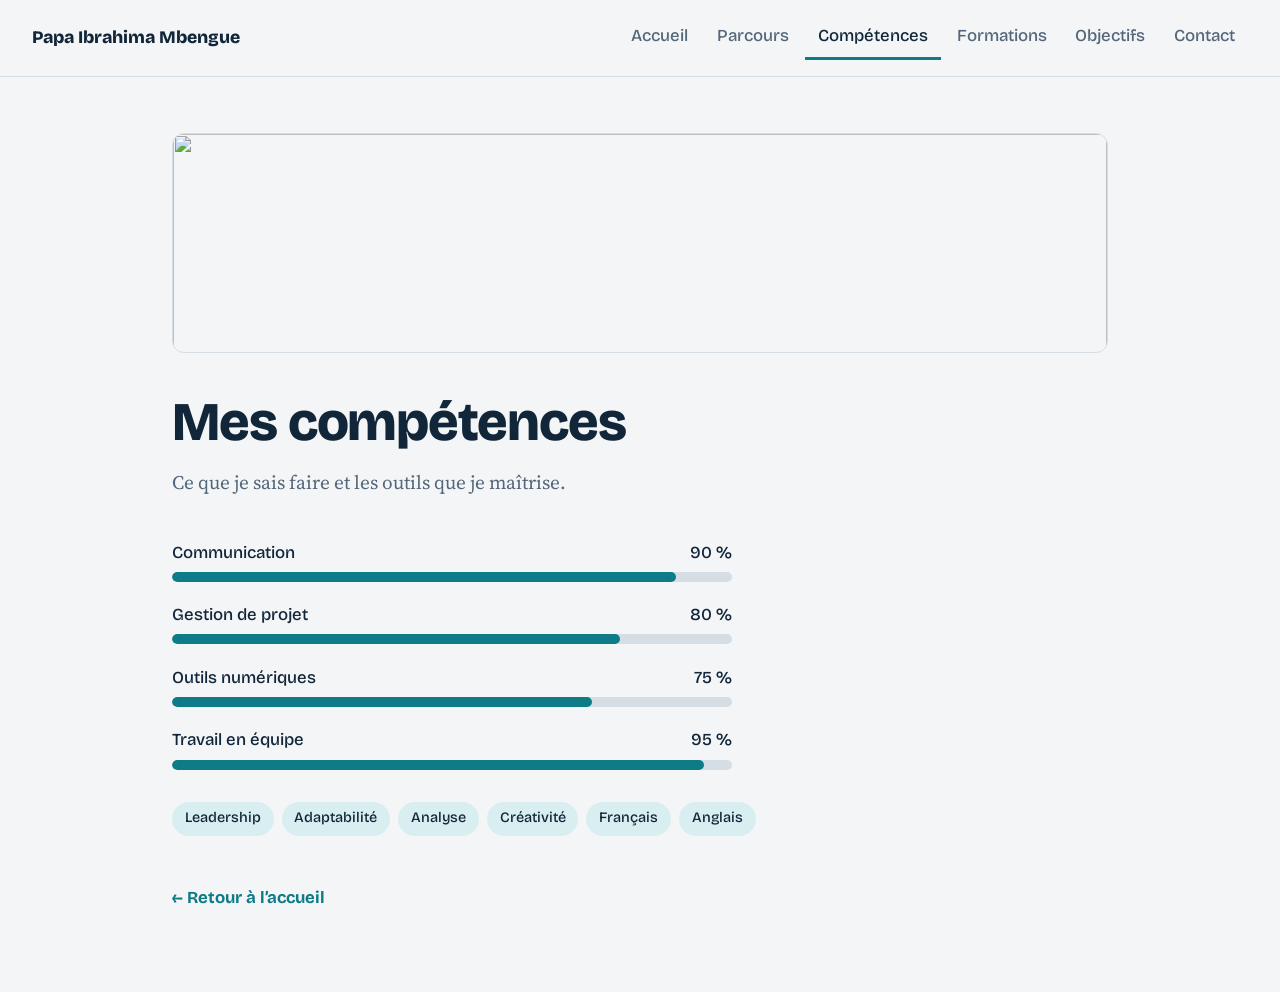
==== competences.html @ b8df671d "Add files via upload" ====
<!DOCTYPE html>
<html lang="fr"><head><meta charset="UTF-8"><meta name="viewport" content="width=device-width, initial-scale=1">
<title>Mes compétences – Portfolio</title>
<link rel="preconnect" href="https://fonts.googleapis.com"><link rel="preconnect" href="https://fonts.gstatic.com" crossorigin>
<link href="https://fonts.googleapis.com/css2?family=Bricolage+Grotesque:wght@500;700;800&family=Source+Serif+4:wght@400;600&display=swap" rel="stylesheet">
<link rel="stylesheet" href="style.css"></head><body>
<header class="top"><a class="logo" href="index.html">Papa Ibrahima Mbengue</a><nav class="menu" aria-label="Navigation"><a href="index.html">Accueil</a><a href="parcours.html">Parcours</a><a href="competences.html" class="active">Compétences</a><a href="formations.html">Formations</a><a href="objectifs.html">Objectifs</a><a href="contact.html">Contact</a></nav></header>
<main class="wrap"><img class="banner" src="images/competences.svg" alt="">
<h1 class="title">Mes compétences</h1><p class="lead">Ce que je sais faire et les outils que je maîtrise.</p>
<div class="skills">
<div><div class="skill-head"><span>Communication</span><span>90 %</span></div><div class="bar"><span style="width:90%"></span></div></div>
<div><div class="skill-head"><span>Gestion de projet</span><span>80 %</span></div><div class="bar"><span style="width:80%"></span></div></div>
<div><div class="skill-head"><span>Outils numériques</span><span>75 %</span></div><div class="bar"><span style="width:75%"></span></div></div>
<div><div class="skill-head"><span>Travail en équipe</span><span>95 %</span></div><div class="bar"><span style="width:95%"></span></div></div>
</div>
<div class="tags"><span class="tag">Leadership</span><span class="tag">Adaptabilité</span><span class="tag">Analyse</span><span class="tag">Créativité</span><span class="tag">Français</span><span class="tag">Anglais</span></div>
<a class="back" href="index.html">← Retour à l’accueil</a></main></body></html>
---- style.css ----
:root{--bg:#f3f5f7;--surface:#fff;--ink:#12263a;--muted:#54667a;--line:#d5dde5;--accent:#0e7c86;--accent-soft:#d9eef0;--sun:#f2b33d}
@media (prefers-color-scheme:dark){:root{--bg:#0f1b27;--surface:#162636;--ink:#eaf1f7;--muted:#9fb2c4;--line:#2a3d50;--accent:#4cc3cd;--accent-soft:#17414a}}
*{box-sizing:border-box;margin:0;padding:0}
html{scroll-behavior:smooth}
body{background:var(--bg);color:var(--ink);font-family:"Source Serif 4",Georgia,serif;font-size:1.05rem;line-height:1.7}
h1,h2,h3,.menu a,.btn,.date,.tag{font-family:"Bricolage Grotesque","Helvetica Neue",Arial,sans-serif}
a{color:inherit}
:focus-visible{outline:3px solid var(--sun);outline-offset:3px}
.top{display:flex;justify-content:space-between;align-items:center;gap:1rem;padding:1rem 2rem;border-bottom:1px solid var(--line);position:sticky;top:0;background:var(--bg);z-index:5}
.logo{font-family:"Bricolage Grotesque",sans-serif;font-weight:800;text-decoration:none;font-size:1.1rem}
.menu{display:flex;gap:.2rem;flex-wrap:wrap}
.menu a{text-decoration:none;color:var(--muted);padding:.4rem .8rem;border-bottom:3px solid transparent;font-weight:500}
.menu a:hover,.menu a.active{color:var(--ink);border-color:var(--accent)}
.wrap{max-width:1000px;margin:0 auto;padding:3.5rem 2rem 5rem}
h1.title{font-size:clamp(2.2rem,5vw,3.4rem);font-weight:800;letter-spacing:-.02em;line-height:1.1;margin-bottom:.8rem}
.lead{color:var(--muted);font-size:1.2rem;max-width:56ch;margin-bottom:2.5rem}
.banner{width:100%;height:220px;object-fit:cover;border-radius:12px;margin-bottom:2.5rem;border:1px solid var(--line)}
/* Accueil */
.hero{display:grid;grid-template-columns:1.1fr 1fr;min-height:calc(100vh - 62px)}
.hero-photo{background:var(--accent-soft);position:relative;overflow:hidden}
.hero-photo img{width:100%;height:100%;object-fit:cover;display:block}
.hero-text{padding:4rem 3.5rem;display:flex;flex-direction:column;justify-content:center}
.hero-text h1{font-size:clamp(2.4rem,4.5vw,3.8rem);font-weight:800;line-height:1.05;letter-spacing:-.02em;margin-bottom:.5rem}
.hero-text .role{color:var(--accent);font-family:"Bricolage Grotesque",sans-serif;font-weight:700;margin-bottom:1.5rem}
.about{border-left:4px solid var(--sun);padding-left:1.4rem;max-width:52ch}
.about p+p{margin-top:1rem}
.btn{display:inline-block;margin-top:2rem;padding:.8rem 1.4rem;border-radius:6px;font-weight:700;text-decoration:none;background:var(--ink);color:var(--bg);width:fit-content}
.btn:hover{transform:translateY(-2px)}
/* Cartes images */
.explore{max-width:1100px;margin:0 auto;padding:4.5rem 2rem 5rem}
.explore h2{font-size:clamp(1.8rem,3vw,2.4rem);font-weight:800;margin-bottom:2rem}
.cards{display:grid;grid-template-columns:repeat(auto-fit,minmax(300px,1fr));gap:1.5rem}
.card{display:block;text-decoration:none;background:var(--surface);border:1px solid var(--line);border-radius:12px;overflow:hidden;transition:transform .2s ease,box-shadow .2s ease}
.card:hover{transform:translateY(-4px);box-shadow:0 10px 24px rgba(18,38,58,.15)}
.card img{width:100%;height:180px;object-fit:cover;display:block}
.card div{padding:1.1rem 1.3rem 1.3rem}
.card h3{font-size:1.25rem}
.card p{color:var(--muted);font-size:.98rem}
/* Contenu pages */
.timeline{list-style:none;border-left:2px solid var(--line);margin-left:.5rem}
.timeline li{position:relative;padding:0 0 2.2rem 2rem}
.timeline li:before{content:"";position:absolute;left:-9px;top:.45rem;width:16px;height:16px;border-radius:50%;background:var(--bg);border:3px solid var(--accent)}
.timeline li:first-child:before{background:var(--sun);border-color:var(--sun)}
.date{color:var(--accent);font-weight:700;font-size:.95rem}
.timeline h3{font-size:1.25rem;margin:.15rem 0 .3rem}
.timeline p,.panel p{color:var(--muted);max-width:62ch}
.skills{display:grid;gap:1.2rem;max-width:560px}
.skill-head{display:flex;justify-content:space-between;font-family:"Bricolage Grotesque",sans-serif;font-weight:500;margin-bottom:.3rem}
.bar{height:10px;background:var(--line);border-radius:99px;overflow:hidden}
.bar span{display:block;height:100%;background:var(--accent);border-radius:99px}
.tags{display:flex;flex-wrap:wrap;gap:.5rem;margin-top:2rem}
.tag{background:var(--accent-soft);padding:.3rem .8rem;border-radius:99px;font-size:.9rem;font-weight:500}
.grid{display:grid;grid-template-columns:repeat(auto-fit,minmax(260px,1fr));gap:1.2rem}
.panel{background:var(--surface);border:1px solid var(--line);border-radius:10px;padding:1.4rem}
.panel h3{font-size:1.1rem;margin-bottom:.3rem}
.panel .date{display:block;margin-bottom:.4rem}
.goals{list-style:none;display:grid;gap:.9rem;max-width:62ch}
.goals li{padding-left:1.8rem;position:relative}
.goals li:before{content:"✓";position:absolute;left:0;color:var(--accent);font-weight:700}
.contact-list{display:grid;gap:1rem;max-width:520px}
.contact-list a{display:block;padding:1rem 1.2rem;background:var(--surface);border:1px solid var(--line);border-radius:10px;text-decoration:none}
.contact-list a:hover{border-color:var(--accent)}
.contact-list b{font-family:"Bricolage Grotesque",sans-serif;display:block}
.back{display:inline-block;margin-top:3rem;color:var(--accent);font-family:"Bricolage Grotesque",sans-serif;font-weight:700;text-decoration:none}
@media (max-width:860px){
 .top{padding:.8rem 1rem}
 .hero{grid-template-columns:1fr}
 .hero-photo{height:70vh}
 .hero-text{padding:2.5rem 1.5rem}
 .wrap{padding:2.5rem 1.2rem 4rem}
}
@media (prefers-reduced-motion:reduce){html{scroll-behavior:auto}.card,.btn{transition:none}}
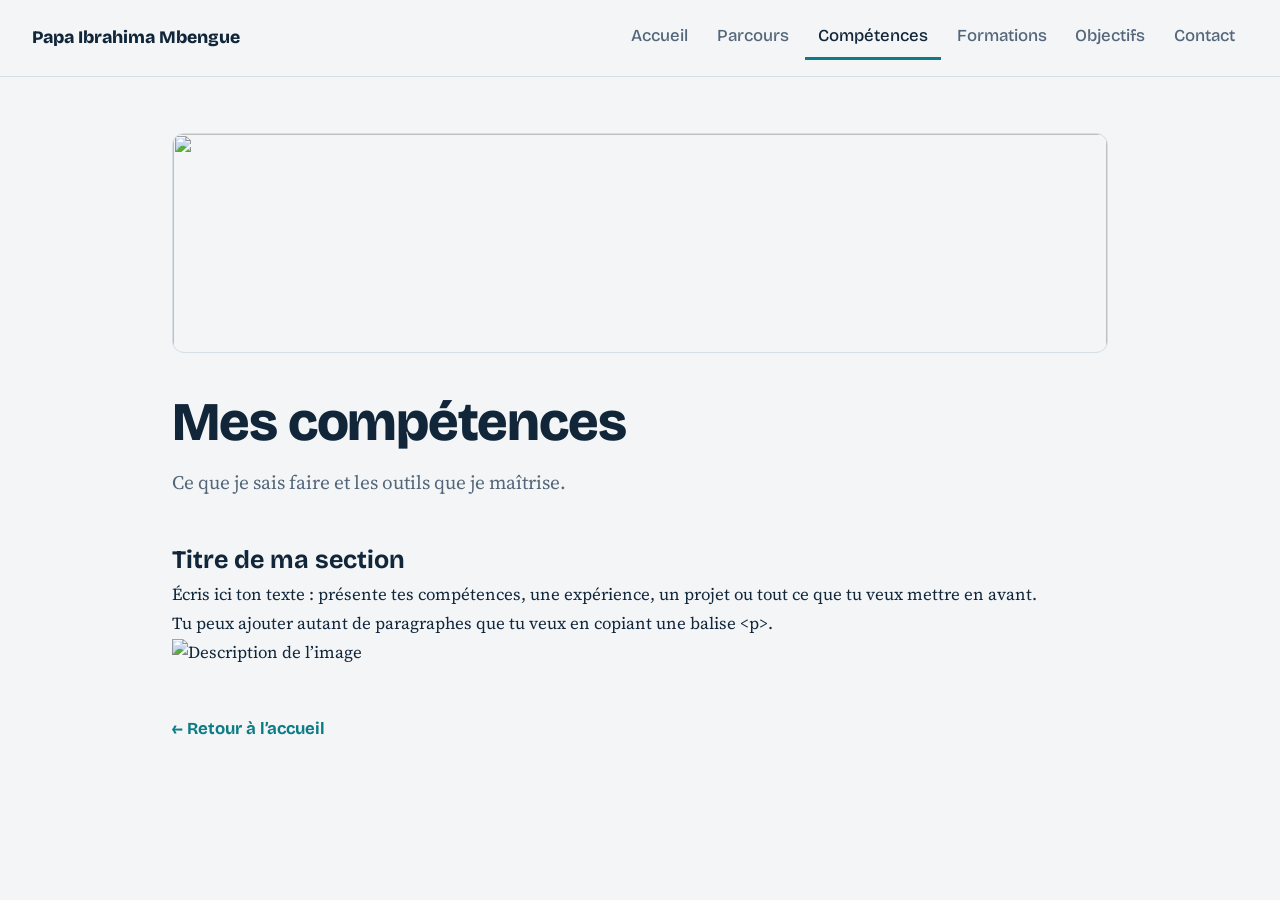
==== commit 1189d491: "Add skills section and text-image layout Added a new section for skills and a text-image layout to s" ====
--- a/competences.html
+++ b/competences.html
@@ -7,11 +7,14 @@
 <header class="top"><a class="logo" href="index.html">Papa Ibrahima Mbengue</a><nav class="menu" aria-label="Navigation"><a href="index.html">Accueil</a><a href="parcours.html">Parcours</a><a href="competences.html" class="active">Compétences</a><a href="formations.html">Formations</a><a href="objectifs.html">Objectifs</a><a href="contact.html">Contact</a></nav></header>
 <main class="wrap"><img class="banner" src="images/competences.svg" alt="">
 <h1 class="title">Mes compétences</h1><p class="lead">Ce que je sais faire et les outils que je maîtrise.</p>
-<div class="skills">
-<div><div class="skill-head"><span>Communication</span><span>90 %</span></div><div class="bar"><span style="width:90%"></span></div></div>
-<div><div class="skill-head"><span>Gestion de projet</span><span>80 %</span></div><div class="bar"><span style="width:80%"></span></div></div>
-<div><div class="skill-head"><span>Outils numériques</span><span>75 %</span></div><div class="bar"><span style="width:75%"></span></div></div>
-<div><div class="skill-head"><span>Travail en équipe</span><span>95 %</span></div><div class="bar"><span style="width:95%"></span></div></div>
-</div>
-<div class="tags"><span class="tag">Leadership</span><span class="tag">Adaptabilité</span><span class="tag">Analyse</span><span class="tag">Créativité</span><span class="tag">Français</span><span class="tag">Anglais</span></div>
-<a class="back" href="index.html">← Retour à l’accueil</a></main></body></html>+
+<section class="text-image">
+  <div class="text-image-text">
+    <h2>Titre de ma section</h2>
+    <p>Écris ici ton texte : présente tes compétences, une expérience, un projet ou tout ce que tu veux mettre en avant.</p>
+    <p>Tu peux ajouter autant de paragraphes que tu veux en copiant une balise &lt;p&gt;.</p>
+  </div>
+  <img class="text-image-img" src="images/ma-photo.jpg" alt="Description de l’image">
+</section>
+
+<a class="back" href="index.html">← Retour à l’accueil</a></main></body></html>
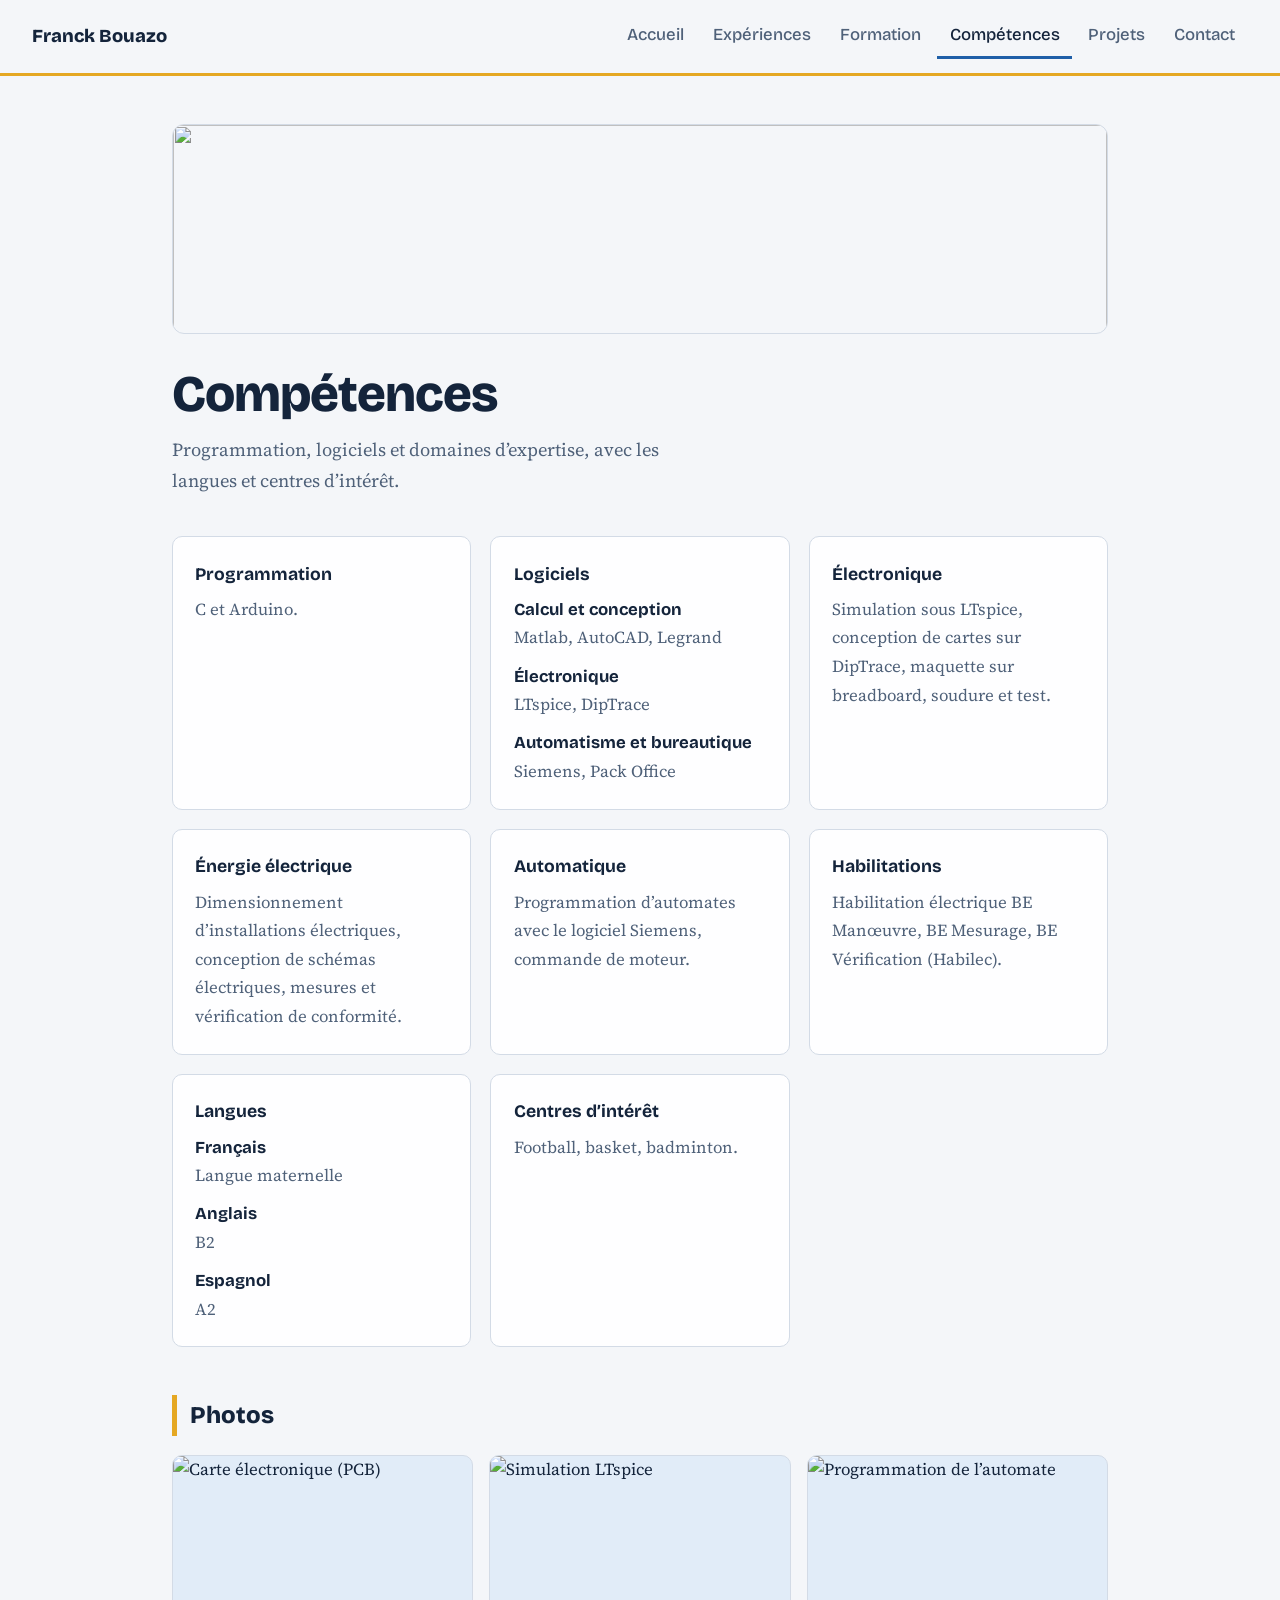
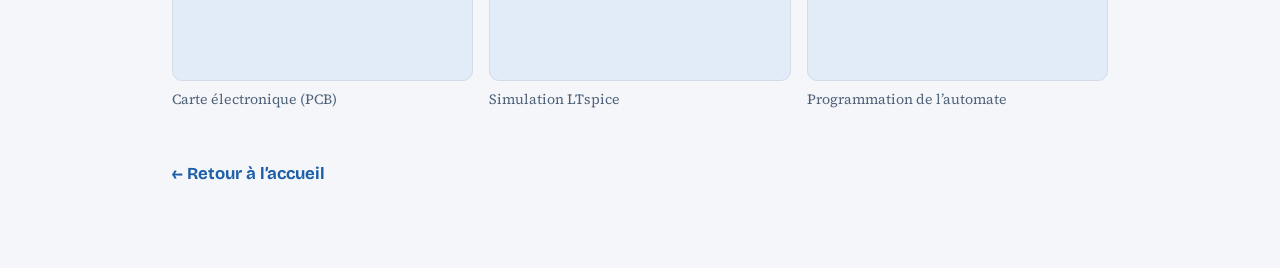
==== commit eb4e55f8: "Add files via upload" ====
--- a/competences.html
+++ b/competences.html
@@ -1,20 +1,20 @@
 <!DOCTYPE html>
 <html lang="fr"><head><meta charset="UTF-8"><meta name="viewport" content="width=device-width, initial-scale=1">
-<title>Mes compétences – Portfolio</title>
+<title>Compétences – Franck Bouazo</title>
 <link rel="preconnect" href="https://fonts.googleapis.com"><link rel="preconnect" href="https://fonts.gstatic.com" crossorigin>
 <link href="https://fonts.googleapis.com/css2?family=Bricolage+Grotesque:wght@500;700;800&family=Source+Serif+4:wght@400;600&display=swap" rel="stylesheet">
 <link rel="stylesheet" href="style.css"></head><body>
-<header class="top"><a class="logo" href="index.html">Papa Ibrahima Mbengue</a><nav class="menu" aria-label="Navigation"><a href="index.html">Accueil</a><a href="parcours.html">Parcours</a><a href="competences.html" class="active">Compétences</a><a href="formations.html">Formations</a><a href="objectifs.html">Objectifs</a><a href="contact.html">Contact</a></nav></header>
+<header class="top"><a class="logo" href="index.html">Franck Bouazo</a><nav class="menu" aria-label="Navigation"><a href="index.html">Accueil</a><a href="parcours.html">Expériences</a><a href="formation.html">Formation</a><a href="competences.html" class="active">Compétences</a><a href="projets.html">Projets</a><a href="contact.html">Contact</a></nav></header>
 <main class="wrap"><img class="banner" src="images/competences.svg" alt="">
-<h1 class="title">Mes compétences</h1><p class="lead">Ce que je sais faire et les outils que je maîtrise.</p>
-
-<section class="text-image">
-  <div class="text-image-text">
-    <h2>Titre de ma section</h2>
-    <p>Écris ici ton texte : présente tes compétences, une expérience, un projet ou tout ce que tu veux mettre en avant.</p>
-    <p>Tu peux ajouter autant de paragraphes que tu veux en copiant une balise &lt;p&gt;.</p>
-  </div>
-  <img class="text-image-img" src="images/ma-photo.jpg" alt="Description de l’image">
-</section>
-
-<a class="back" href="index.html">← Retour à l’accueil</a></main></body></html>
+<h1 class="title">Compétences</h1><p class="lead">Programmation, logiciels et domaines d’expertise, avec les langues et centres d’intérêt.</p>
+<div class="grid">
+<div class="panel"><h3>Programmation</h3><p>C et Arduino.</p></div>
+<div class="panel"><h3>Logiciels</h3><p><span class="k">Calcul et conception</span>Matlab, AutoCAD, Legrand</p><p><span class="k">Électronique</span>LTspice, DipTrace</p><p><span class="k">Automatisme et bureautique</span>Siemens, Pack Office</p></div>
+<div class="panel"><h3>Électronique</h3><p>Simulation sous LTspice, conception de cartes sur DipTrace, maquette sur breadboard, soudure et test.</p></div>
+<div class="panel"><h3>Énergie électrique</h3><p>Dimensionnement d’installations électriques, conception de schémas électriques, mesures et vérification de conformité.</p></div>
+<div class="panel"><h3>Automatique</h3><p>Programmation d’automates avec le logiciel Siemens, commande de moteur.</p></div>
+<div class="panel"><h3>Habilitations</h3><p>Habilitation électrique BE Manœuvre, BE Mesurage, BE Vérification (Habilec).</p></div>
+<div class="panel"><h3>Langues</h3><p><span class="k">Français</span>Langue maternelle</p><p><span class="k">Anglais</span>B2</p><p><span class="k">Espagnol</span>A2</p></div>
+<div class="panel"><h3>Centres d’intérêt</h3><p>Football, basket, badminton.</p></div>
+</div><h2 class="sub">Photos</h2><div class="gallery"><figure class="photo"><img src="images/competences-1.jpg" alt="Carte électronique (PCB)" onerror="this.onerror=null;this.src='images/photo-slot.svg'"><figcaption>Carte électronique (PCB)</figcaption></figure><figure class="photo"><img src="images/competences-2.jpg" alt="Simulation LTspice" onerror="this.onerror=null;this.src='images/photo-slot.svg'"><figcaption>Simulation LTspice</figcaption></figure><figure class="photo"><img src="images/competences-3.jpg" alt="Programmation de l’automate" onerror="this.onerror=null;this.src='images/photo-slot.svg'"><figcaption>Programmation de l’automate</figcaption></figure></div>
+<a class="back" href="index.html">← Retour à l’accueil</a></main></body></html>
--- a/style.css
+++ b/style.css
@@ -1,73 +1,76 @@
 
-:root{--bg:#f3f5f7;--surface:#fff;--ink:#12263a;--muted:#54667a;--line:#d5dde5;--accent:#0e7c86;--accent-soft:#d9eef0;--sun:#f2b33d}
-@media (prefers-color-scheme:dark){:root{--bg:#0f1b27;--surface:#162636;--ink:#eaf1f7;--muted:#9fb2c4;--line:#2a3d50;--accent:#4cc3cd;--accent-soft:#17414a}}
+:root{--bg:#f4f6f9;--surface:rgba(255,255,255,.93);--ink:#14243b;--muted:#4f6179;--line:#d3dbe6;--accent:#1f5fa8;--accent-soft:#e1ecf8;--gold:#e5a823}
+@media (prefers-color-scheme:dark){:root{--bg:#0e1a2b;--surface:rgba(22,38,58,.93);--ink:#eaf1f8;--muted:#a3b4c8;--line:#2b405a;--accent:#7fb2ea;--accent-soft:#1b3250}}
 *{box-sizing:border-box;margin:0;padding:0}
 html{scroll-behavior:smooth}
-body{background:var(--bg);color:var(--ink);font-family:"Source Serif 4",Georgia,serif;font-size:1.05rem;line-height:1.7}
-h1,h2,h3,.menu a,.btn,.date,.tag{font-family:"Bricolage Grotesque","Helvetica Neue",Arial,sans-serif}
+body{background:var(--bg) url(images/bg-circuit.svg) center top/420px;color:var(--ink);font-family:"Source Serif 4",Georgia,serif;font-size:1.05rem;line-height:1.7}
+h1,h2,h3,.menu a,.btn,.date,.chip,.logo,.k{font-family:"Bricolage Grotesque","Helvetica Neue",Arial,sans-serif}
 a{color:inherit}
-:focus-visible{outline:3px solid var(--sun);outline-offset:3px}
-.top{display:flex;justify-content:space-between;align-items:center;gap:1rem;padding:1rem 2rem;border-bottom:1px solid var(--line);position:sticky;top:0;background:var(--bg);z-index:5}
-.logo{font-family:"Bricolage Grotesque",sans-serif;font-weight:800;text-decoration:none;font-size:1.1rem}
+:focus-visible{outline:3px solid var(--gold);outline-offset:3px}
+.top{display:flex;justify-content:space-between;align-items:center;gap:1rem;padding:.9rem 2rem;border-bottom:3px solid var(--gold);position:sticky;top:0;background:var(--bg);z-index:5}
+.logo{font-weight:800;text-decoration:none;font-size:1.15rem}
 .menu{display:flex;gap:.2rem;flex-wrap:wrap}
 .menu a{text-decoration:none;color:var(--muted);padding:.4rem .8rem;border-bottom:3px solid transparent;font-weight:500}
 .menu a:hover,.menu a.active{color:var(--ink);border-color:var(--accent)}
-.wrap{max-width:1000px;margin:0 auto;padding:3.5rem 2rem 5rem}
-h1.title{font-size:clamp(2.2rem,5vw,3.4rem);font-weight:800;letter-spacing:-.02em;line-height:1.1;margin-bottom:.8rem}
-.lead{color:var(--muted);font-size:1.2rem;max-width:56ch;margin-bottom:2.5rem}
-.banner{width:100%;height:220px;object-fit:cover;border-radius:12px;margin-bottom:2.5rem;border:1px solid var(--line)}
+.wrap{max-width:1000px;margin:0 auto;padding:3rem 2rem 5rem}
+.banner{width:100%;height:210px;object-fit:cover;border-radius:12px;margin-bottom:2rem;border:1px solid var(--line)}
+h1.title{font-size:clamp(2.1rem,5vw,3.2rem);font-weight:800;letter-spacing:-.02em;line-height:1.1;margin-bottom:.7rem}
+.lead{color:var(--muted);font-size:1.15rem;max-width:58ch;margin-bottom:2.5rem}
+h2.sub{font-size:1.5rem;font-weight:800;margin:3rem 0 1.2rem;padding-left:.8rem;border-left:5px solid var(--gold)}
 /* Accueil */
 .hero{display:grid;grid-template-columns:1.1fr 1fr;min-height:calc(100vh - 62px)}
-.hero-photo{background:var(--accent-soft);position:relative;overflow:hidden}
+.hero-photo{background:var(--accent-soft);overflow:hidden}
 .hero-photo img{width:100%;height:100%;object-fit:cover;display:block}
-.hero-text{padding:4rem 3.5rem;display:flex;flex-direction:column;justify-content:center}
-.hero-text h1{font-size:clamp(2.4rem,4.5vw,3.8rem);font-weight:800;line-height:1.05;letter-spacing:-.02em;margin-bottom:.5rem}
-.hero-text .role{color:var(--accent);font-family:"Bricolage Grotesque",sans-serif;font-weight:700;margin-bottom:1.5rem}
-.about{border-left:4px solid var(--sun);padding-left:1.4rem;max-width:52ch}
-.about p+p{margin-top:1rem}
+.hero-text{padding:3.5rem;display:flex;flex-direction:column;justify-content:center;background:var(--surface)}
+.hero-text h1{font-size:clamp(2.6rem,5vw,4.2rem);font-weight:800;line-height:1.02;letter-spacing:-.02em}
+.role{font-family:"Bricolage Grotesque",sans-serif;font-weight:700;font-size:1.2rem;margin-top:.5rem}
+.search{color:var(--accent);font-style:italic;margin-bottom:1.5rem}
+.about{border-left:4px solid var(--gold);padding-left:1.4rem;max-width:54ch}
+.chips{display:flex;flex-wrap:wrap;gap:.5rem;margin-top:1.5rem}
+.chip{background:var(--accent-soft);padding:.3rem .8rem;border-radius:99px;font-size:.9rem;font-weight:500}
 .btn{display:inline-block;margin-top:2rem;padding:.8rem 1.4rem;border-radius:6px;font-weight:700;text-decoration:none;background:var(--ink);color:var(--bg);width:fit-content}
 .btn:hover{transform:translateY(-2px)}
-/* Cartes images */
 .explore{max-width:1100px;margin:0 auto;padding:4.5rem 2rem 5rem}
 .explore h2{font-size:clamp(1.8rem,3vw,2.4rem);font-weight:800;margin-bottom:2rem}
 .cards{display:grid;grid-template-columns:repeat(auto-fit,minmax(300px,1fr));gap:1.5rem}
 .card{display:block;text-decoration:none;background:var(--surface);border:1px solid var(--line);border-radius:12px;overflow:hidden;transition:transform .2s ease,box-shadow .2s ease}
-.card:hover{transform:translateY(-4px);box-shadow:0 10px 24px rgba(18,38,58,.15)}
+.card:hover{transform:translateY(-4px);box-shadow:0 10px 24px rgba(20,36,59,.18)}
 .card img{width:100%;height:180px;object-fit:cover;display:block}
 .card div{padding:1.1rem 1.3rem 1.3rem}
 .card h3{font-size:1.25rem}
 .card p{color:var(--muted);font-size:.98rem}
-/* Contenu pages */
+/* Contenu */
 .timeline{list-style:none;border-left:2px solid var(--line);margin-left:.5rem}
-.timeline li{position:relative;padding:0 0 2.2rem 2rem}
+.timeline li{position:relative;padding:0 0 2rem 2rem}
 .timeline li:before{content:"";position:absolute;left:-9px;top:.45rem;width:16px;height:16px;border-radius:50%;background:var(--bg);border:3px solid var(--accent)}
-.timeline li:first-child:before{background:var(--sun);border-color:var(--sun)}
+.timeline li:first-child:before{background:var(--gold);border-color:var(--gold)}
 .date{color:var(--accent);font-weight:700;font-size:.95rem}
-.timeline h3{font-size:1.25rem;margin:.15rem 0 .3rem}
-.timeline p,.panel p{color:var(--muted);max-width:62ch}
-.skills{display:grid;gap:1.2rem;max-width:560px}
-.skill-head{display:flex;justify-content:space-between;font-family:"Bricolage Grotesque",sans-serif;font-weight:500;margin-bottom:.3rem}
-.bar{height:10px;background:var(--line);border-radius:99px;overflow:hidden}
-.bar span{display:block;height:100%;background:var(--accent);border-radius:99px}
-.tags{display:flex;flex-wrap:wrap;gap:.5rem;margin-top:2rem}
-.tag{background:var(--accent-soft);padding:.3rem .8rem;border-radius:99px;font-size:.9rem;font-weight:500}
-.grid{display:grid;grid-template-columns:repeat(auto-fit,minmax(260px,1fr));gap:1.2rem}
+.timeline h3{font-size:1.25rem;margin:.15rem 0 0}
+.org{color:var(--muted);font-style:italic;margin-bottom:.4rem}
+.timeline ul,.panel ul{padding-left:1.2rem;color:var(--muted)}
+.timeline li>p,.panel p{color:var(--muted)}
+.grid{display:grid;grid-template-columns:repeat(auto-fit,minmax(280px,1fr));gap:1.2rem}
 .panel{background:var(--surface);border:1px solid var(--line);border-radius:10px;padding:1.4rem}
-.panel h3{font-size:1.1rem;margin-bottom:.3rem}
-.panel .date{display:block;margin-bottom:.4rem}
-.goals{list-style:none;display:grid;gap:.9rem;max-width:62ch}
-.goals li{padding-left:1.8rem;position:relative}
-.goals li:before{content:"✓";position:absolute;left:0;color:var(--accent);font-weight:700}
-.contact-list{display:grid;gap:1rem;max-width:520px}
+.panel h3{font-size:1.1rem;margin-bottom:.4rem}
+.panel .k{display:block;font-weight:700;color:var(--ink)}
+.panel p+p{margin-top:.6rem}
+.project{display:grid;grid-template-columns:1fr 1.2fr;gap:1.5rem;align-items:start;background:var(--surface);border:1px solid var(--line);border-radius:12px;padding:1.2rem;margin-bottom:1.5rem}
+.project h3{font-size:1.2rem;margin:.1rem 0 0}
+/* Photos */
+.gallery{display:grid;grid-template-columns:repeat(auto-fit,minmax(240px,1fr));gap:1rem}
+figure.photo img{width:100%;aspect-ratio:4/3;object-fit:cover;border-radius:10px;border:1px solid var(--line);display:block;background:var(--accent-soft)}
+figure.photo figcaption{font-size:.88rem;color:var(--muted);margin-top:.4rem}
+.contact-list{display:grid;gap:1rem;max-width:560px}
 .contact-list a{display:block;padding:1rem 1.2rem;background:var(--surface);border:1px solid var(--line);border-radius:10px;text-decoration:none}
 .contact-list a:hover{border-color:var(--accent)}
 .contact-list b{font-family:"Bricolage Grotesque",sans-serif;display:block}
 .back{display:inline-block;margin-top:3rem;color:var(--accent);font-family:"Bricolage Grotesque",sans-serif;font-weight:700;text-decoration:none}
 @media (max-width:860px){
- .top{padding:.8rem 1rem}
+ .top{padding:.7rem 1rem}
  .hero{grid-template-columns:1fr}
  .hero-photo{height:70vh}
  .hero-text{padding:2.5rem 1.5rem}
- .wrap{padding:2.5rem 1.2rem 4rem}
+ .wrap{padding:2rem 1.2rem 4rem}
+ .project{grid-template-columns:1fr}
 }
 @media (prefers-reduced-motion:reduce){html{scroll-behavior:auto}.card,.btn{transition:none}}
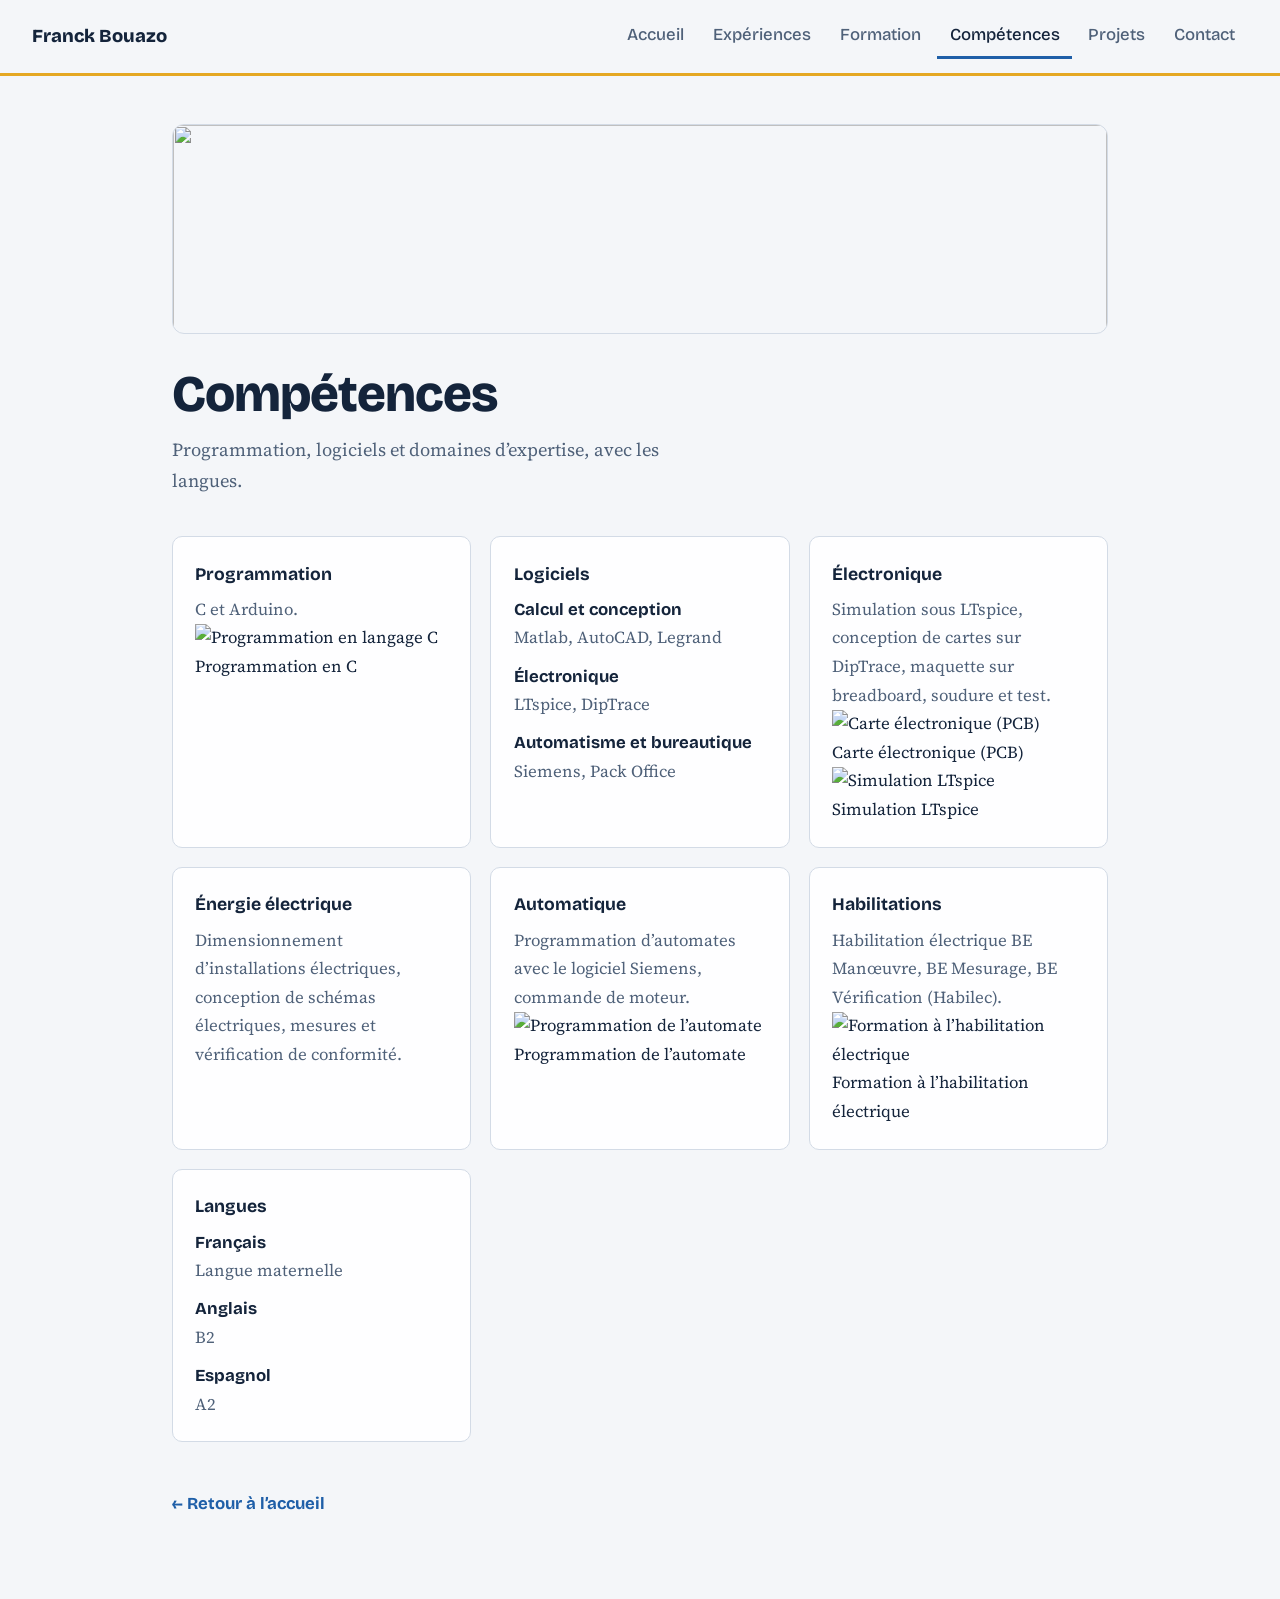
==== commit 40ee6840: "Enhance competences.html with detailed skills sections Updated the content of the competences page t" ====
--- a/competences.html
+++ b/competences.html
@@ -6,15 +6,54 @@
 <link rel="stylesheet" href="style.css"></head><body>
 <header class="top"><a class="logo" href="index.html">Franck Bouazo</a><nav class="menu" aria-label="Navigation"><a href="index.html">Accueil</a><a href="parcours.html">Expériences</a><a href="formation.html">Formation</a><a href="competences.html" class="active">Compétences</a><a href="projets.html">Projets</a><a href="contact.html">Contact</a></nav></header>
 <main class="wrap"><img class="banner" src="images/competences.svg" alt="">
-<h1 class="title">Compétences</h1><p class="lead">Programmation, logiciels et domaines d’expertise, avec les langues et centres d’intérêt.</p>
+<h1 class="title">Compétences</h1><p class="lead">Programmation, logiciels et domaines d’expertise, avec les langues.</p>
 <div class="grid">
-<div class="panel"><h3>Programmation</h3><p>C et Arduino.</p></div>
+
+<div class="panel">
+  <h3>Programmation</h3>
+  <p>C et Arduino.</p>
+  <figure class="skill-photo">
+    <img src="images/programmation-c.png" alt="Programmation en langage C" onerror="this.onerror=null;this.src='images/photo-slot.svg'">
+    <figcaption>Programmation en C</figcaption>
+  </figure>
+</div>
+
 <div class="panel"><h3>Logiciels</h3><p><span class="k">Calcul et conception</span>Matlab, AutoCAD, Legrand</p><p><span class="k">Électronique</span>LTspice, DipTrace</p><p><span class="k">Automatisme et bureautique</span>Siemens, Pack Office</p></div>
-<div class="panel"><h3>Électronique</h3><p>Simulation sous LTspice, conception de cartes sur DipTrace, maquette sur breadboard, soudure et test.</p></div>
+
+<div class="panel">
+  <h3>Électronique</h3>
+  <p>Simulation sous LTspice, conception de cartes sur DipTrace, maquette sur breadboard, soudure et test.</p>
+  <figure class="skill-photo">
+    <img src="images/pcb.png" alt="Carte électronique (PCB)" onerror="this.onerror=null;this.src='images/photo-slot.svg'">
+    <figcaption>Carte électronique (PCB)</figcaption>
+  </figure>
+  <figure class="skill-photo">
+    <img src="images/ltspice.png" alt="Simulation LTspice" onerror="this.onerror=null;this.src='images/photo-slot.svg'">
+    <figcaption>Simulation LTspice</figcaption>
+  </figure>
+</div>
+
 <div class="panel"><h3>Énergie électrique</h3><p>Dimensionnement d’installations électriques, conception de schémas électriques, mesures et vérification de conformité.</p></div>
-<div class="panel"><h3>Automatique</h3><p>Programmation d’automates avec le logiciel Siemens, commande de moteur.</p></div>
-<div class="panel"><h3>Habilitations</h3><p>Habilitation électrique BE Manœuvre, BE Mesurage, BE Vérification (Habilec).</p></div>
+
+<div class="panel">
+  <h3>Automatique</h3>
+  <p>Programmation d’automates avec le logiciel Siemens, commande de moteur.</p>
+  <figure class="skill-photo">
+    <img src="images/automatique.jpg" alt="Programmation de l’automate" onerror="this.onerror=null;this.src='images/photo-slot.svg'">
+    <figcaption>Programmation de l’automate</figcaption>
+  </figure>
+</div>
+
+<div class="panel">
+  <h3>Habilitations</h3>
+  <p>Habilitation électrique BE Manœuvre, BE Mesurage, BE Vérification (Habilec).</p>
+  <figure class="skill-photo">
+    <img src="images/habilitation.png" alt="Formation à l’habilitation électrique" onerror="this.onerror=null;this.src='images/photo-slot.svg'">
+    <figcaption>Formation à l’habilitation électrique</figcaption>
+  </figure>
+</div>
+
 <div class="panel"><h3>Langues</h3><p><span class="k">Français</span>Langue maternelle</p><p><span class="k">Anglais</span>B2</p><p><span class="k">Espagnol</span>A2</p></div>
-<div class="panel"><h3>Centres d’intérêt</h3><p>Football, basket, badminton.</p></div>
-</div><h2 class="sub">Photos</h2><div class="gallery"><figure class="photo"><img src="images/competences-1.jpg" alt="Carte électronique (PCB)" onerror="this.onerror=null;this.src='images/photo-slot.svg'"><figcaption>Carte électronique (PCB)</figcaption></figure><figure class="photo"><img src="images/competences-2.jpg" alt="Simulation LTspice" onerror="this.onerror=null;this.src='images/photo-slot.svg'"><figcaption>Simulation LTspice</figcaption></figure><figure class="photo"><img src="images/competences-3.jpg" alt="Programmation de l’automate" onerror="this.onerror=null;this.src='images/photo-slot.svg'"><figcaption>Programmation de l’automate</figcaption></figure></div>
-<a class="back" href="index.html">← Retour à l’accueil</a></main></body></html>+
+</div>
+<a class="back" href="index.html">← Retour à l’accueil</a></main></body></html>
--- a/style.css
+++ b/style.css
@@ -74,3 +74,36 @@
  .project{grid-template-columns:1fr}
 }
 @media (prefers-reduced-motion:reduce){html{scroll-behavior:auto}.card,.btn{transition:none}}
+
+
+
+.slider { max-width: 900px; margin: 1.5rem 0; }
+.slide-card {
+  display: flex; gap: 1.5rem; align-items: center;
+  padding: 1.5rem; border: 1px solid #ddd; border-radius: 14px; background: #fff;
+}
+.slide-img { flex: 0 0 220px; text-align: center; }
+.slide-img img { max-width: 100%; max-height: 180px; object-fit: contain; }
+.slide-text { flex: 1; }
+.slide-date { font-size: .85rem; color: #666; }
+.slide-text h3 { margin: .3rem 0 .6rem; }
+.slide-text p { margin: 0; line-height: 1.6; }
+
+.slide-controls { display: flex; justify-content: space-between; align-items: center; margin-top: 1rem; }
+.slide-controls button:not(.dot) {
+  padding: .6rem 1.2rem; border: 0; border-radius: 8px; cursor: pointer;
+  background: #1f2937; color: #fff; font-size: 1rem;
+}
+.slide-controls button:not(.dot):hover { background: #374151; }
+.dots { display: flex; gap: .5rem; }
+.dot { width: 12px; height: 12px; border-radius: 50%; border: 0; background: #ccc; cursor: pointer; padding: 0; }
+.dot.on { background: #1f2937; }
+
+.cert-slot { margin: 1rem 0 0; text-align: center; }
+.cert-slot img { max-width: 320px; width: 100%; border-radius: 10px; }
+.cert-slot figcaption { font-size: .9rem; color: #666; margin-top: .4rem; }
+
+@media (max-width: 640px) {
+  .slide-card { flex-direction: column; text-align: center; }
+  .slide-img { flex-basis: auto; }
+}
